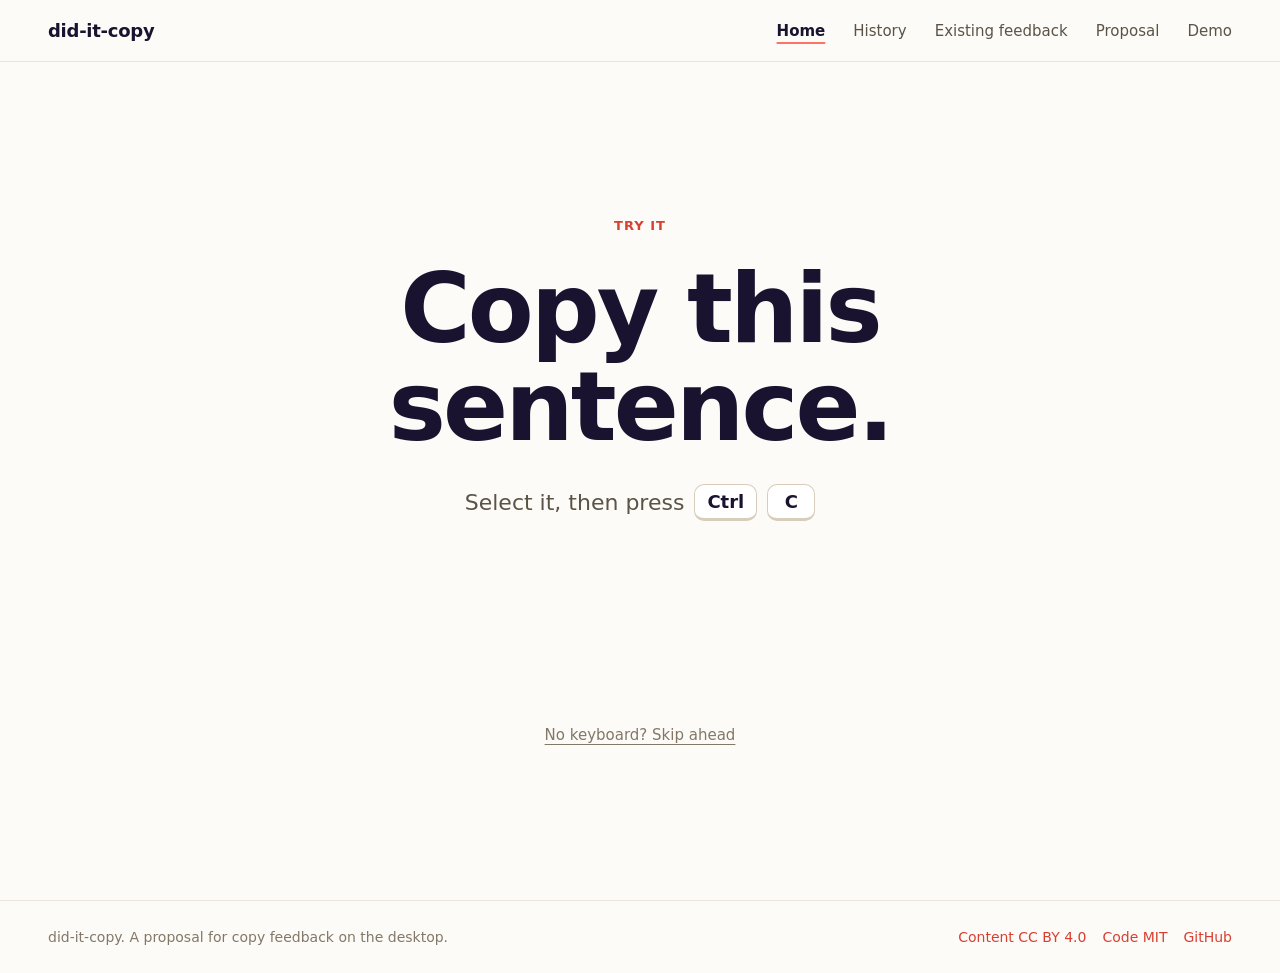
==== index.html @ d61427d1 "feat: add Home with a live copy test, and four stub pages The first copy of the Home sentence change" ====
<!DOCTYPE html>
<html lang="en">
<head>
  <meta charset="utf-8">
  <meta name="viewport" content="width=device-width, initial-scale=1">
  <title>did-it-copy</title>
  <meta name="description" content="Copy is the one edit command that changes nothing on screen. A proposal for copy feedback on the desktop.">
  <meta name="color-scheme" content="light dark">
  <link rel="preconnect" href="https://api.fontshare.com">
  <link rel="stylesheet" href="https://api.fontshare.com/v2/css?f[]=switzer@400,500,600,800&amp;display=swap">
  <link rel="stylesheet" href="css/site.css">
  <script type="module" src="js/home.js"></script>
</head>
<body>
<div class="page">
  <header class="site-header">
    <a class="site-name" href="./">did-it-copy</a>
    <nav class="site-nav" aria-label="Site">
      <ul>
        <li><a href="./" aria-current="page">Home</a></li>
        <li><a href="history.html">History</a></li>
        <li><a href="existing-feedback.html">Existing feedback</a></li>
        <li><a href="proposal.html">Proposal</a></li>
        <li><a href="demo.html">Demo</a></li>
      </ul>
    </nav>
  </header>

  <main class="hero">
    <p class="eyebrow">Try it</p>
    <h1 class="hero-sentence" id="sentence">Copy this sentence.</h1>
    <p class="hero-instruction">
      <span>Select it, then press</span>
      <kbd data-copy-key>Ctrl</kbd>
      <kbd>C</kbd>
    </p>

    <div class="answer" aria-live="polite">
      <div class="answer-body" id="answer" hidden>
        <h2 id="answer-heading">Did it work?</h2>
        <p id="verdict"></p>
        <button class="button" id="feedback-toggle" type="button" aria-pressed="false">Turn on the flash, then copy again</button>
        <a href="demo.html">Compare them side by side on the Demo page</a>
      </div>
      <button class="text-button" id="skip" type="button">No keyboard? Skip ahead</button>
    </div>
  </main>
</div>

<footer class="site-footer">
  <span>did-it-copy. A proposal for copy feedback on the desktop.</span>
  <ul>
    <li><a href="https://creativecommons.org/licenses/by/4.0/">Content CC BY 4.0</a></li>
    <li><a href="https://github.com/brunodantas/did-it-copy/blob/main/LICENSE">Code MIT</a></li>
    <li><a href="https://github.com/brunodantas/did-it-copy">GitHub</a></li>
  </ul>
</footer>
</body>
</html>
---- css/site.css ----
:root {
  color-scheme: light dark;
  --bg: #fdfbf7;
  --surface: #fff;
  --ink-strong: #1a1330;
  --ink: #2c2540;
  --muted: #5b5346;
  --subtle: #837868;
  --border: #ece4d8;
  --kbd-border: #d8ccba;
  --accent: #d83f31;
  --accent-hover: #b23023;
  --accent-soft: #fc7465;
  --selection: #ffc4ba;
  /* The flash must read stronger than the selection, so it multiplies on light backgrounds and screens on dark ones. */
  --flash: rgb(252 116 101 / 0.75);
  --flash-blend: multiply;
  --gutter: clamp(16px, 4vw, 48px);
  --copy-shake-ms: 400ms;
}

@media (prefers-color-scheme: dark) {
  :root {
    --bg: #17131f;
    --surface: #251f30;
    --ink-strong: #f6f1ea;
    --ink: #e6dfd4;
    --muted: #b6ab9b;
    --subtle: #928878;
    --border: #342c40;
    --kbd-border: #4a4056;
    --accent: #ff7a6b;
    --accent-hover: #ff9d91;
    --selection: #7a3a34;
    --flash: rgb(252 116 101 / 0.6);
    --flash-blend: screen;
  }
}

html { scroll-behavior: smooth; }
@media (prefers-reduced-motion: reduce) {
  html { scroll-behavior: auto; }
}

body {
  margin: 0;
  background: var(--bg);
  color: var(--ink);
  font-family: "Switzer", system-ui, sans-serif;
  -webkit-font-smoothing: antialiased;
  overflow-wrap: break-word;
}

[hidden] { display: none !important; }

::selection { background: var(--selection); color: inherit; }

a { color: var(--accent); text-decoration: none; }
a:hover { color: var(--accent-hover); text-decoration: underline; }

:focus-visible { outline: 2px solid var(--accent); outline-offset: 3px; }

.page {
  min-height: 100vh;
  min-height: 100svh;
  display: flex;
  flex-direction: column;
}

/* Header and navigation */

.site-header {
  display: flex;
  align-items: center;
  justify-content: space-between;
  gap: 12px 24px;
  flex-wrap: wrap;
  padding: 20px var(--gutter);
  border-bottom: 1px solid var(--border);
}

.site-name {
  font-weight: 800;
  font-size: 18px;
  letter-spacing: -0.015em;
  color: var(--ink-strong);
}
.site-name:hover { color: var(--ink-strong); text-decoration: none; }

.site-nav ul {
  display: flex;
  flex-wrap: wrap;
  gap: 8px clamp(14px, 2.5vw, 28px);
  margin: 0;
  padding: 0;
  list-style: none;
  font-size: 15px;
  font-weight: 500;
}
.site-nav a { color: var(--muted); }
/* A shake moves the element with translate, which inline boxes ignore. */
.site-nav a, .site-footer a { display: inline-block; }
.site-nav a:hover { color: var(--ink-strong); }
.site-nav a[aria-current="page"] {
  color: var(--ink-strong);
  font-weight: 600;
  text-decoration: underline;
  text-decoration-color: var(--accent-soft);
  text-decoration-thickness: 2px;
  text-underline-offset: 6px;
}

/* Footer */

.site-footer {
  display: flex;
  justify-content: space-between;
  gap: 8px 16px;
  flex-wrap: wrap;
  padding: 28px var(--gutter);
  font-size: 14px;
  color: var(--subtle);
  border-top: 1px solid var(--border);
}
.site-footer ul {
  display: flex;
  gap: 16px;
  flex-wrap: wrap;
  margin: 0;
  padding: 0;
  list-style: none;
}

/* Shared type */

.eyebrow {
  margin: 0;
  font-size: 13px;
  font-weight: 600;
  letter-spacing: 0.08em;
  text-transform: uppercase;
  color: var(--accent);
}

/* Home */

.hero {
  flex: 1;
  display: flex;
  flex-direction: column;
  align-items: center;
  justify-content: center;
  text-align: center;
  gap: 28px;
  padding: clamp(48px, 10vh, 120px) var(--gutter);
}

.hero-sentence {
  margin: 0;
  max-width: 14ch;
  font-size: clamp(44px, 8vw, 96px);
  line-height: 1.02;
  font-weight: 800;
  letter-spacing: -0.03em;
  color: var(--ink-strong);
  text-wrap: balance;
  user-select: all;
  -webkit-user-select: all;
  cursor: text;
}

.hero-instruction {
  display: flex;
  align-items: center;
  justify-content: center;
  gap: 10px;
  flex-wrap: wrap;
  margin: 0;
  font-size: clamp(18px, 2vw, 22px);
  color: var(--muted);
}

kbd {
  min-width: 22px;
  padding: 6px 12px;
  font-family: inherit;
  font-weight: 600;
  font-size: 18px;
  color: var(--ink-strong);
  background: var(--surface);
  border: 1px solid var(--kbd-border);
  border-bottom-width: 3px;
  border-radius: 10px;
}

.answer {
  display: flex;
  flex-direction: column;
  align-items: center;
  gap: 14px;
  min-height: 150px;
  margin-top: clamp(24px, 5vh, 56px);
}
.answer-body {
  display: flex;
  flex-direction: column;
  align-items: center;
  gap: 14px;
}
.answer h2 {
  margin: 0;
  font-size: clamp(28px, 4vw, 44px);
  font-weight: 800;
  letter-spacing: -0.02em;
  color: var(--ink-strong);
}
.answer p {
  margin: 0;
  max-width: 36ch;
  font-size: clamp(17px, 1.8vw, 20px);
  line-height: 1.5;
  color: var(--muted);
  text-wrap: pretty;
}

.button {
  margin-top: 8px;
  padding: 10px 18px;
  font: inherit;
  font-weight: 600;
  font-size: 16px;
  color: var(--ink-strong);
  background: var(--surface);
  border: 1px solid var(--kbd-border);
  border-radius: 999px;
  cursor: pointer;
}
.button:hover { border-color: var(--accent-soft); }
.button[aria-pressed="true"] { border-color: var(--accent); }

.text-button {
  margin-top: auto;
  padding: 0;
  font: inherit;
  font-size: 15px;
  color: var(--subtle);
  background: none;
  border: 0;
  text-decoration: underline;
  text-underline-offset: 4px;
  cursor: pointer;
}

/* Stub pages */

.stub {
  flex: 1;
  width: 100%;
  max-width: 720px;
  box-sizing: border-box;
  margin: 0 auto;
  padding: clamp(48px, 10vh, 120px) var(--gutter);
}
.stub h1 {
  margin: 12px 0 16px;
  font-size: clamp(36px, 6vw, 64px);
  line-height: 1.05;
  font-weight: 800;
  letter-spacing: -0.03em;
  color: var(--ink-strong);
}
.stub h1 + p { margin: 0; font-size: 18px; line-height: 1.5; color: var(--muted); }

/* Copy feedback, drawn by js/copy-feedback.js */

.copy-flash {
  position: absolute;
  z-index: 9999;
  border-radius: 4px;
  background: var(--flash);
  mix-blend-mode: var(--flash-blend);
  pointer-events: none;
}

.copy-shake { animation: copy-shake var(--copy-shake-ms) ease-in-out; }

@keyframes copy-shake {
  0%, 100% { translate: 0; }
  20% { translate: -8px; }
  40% { translate: 8px; }
  60% { translate: -5px; }
  80% { translate: 5px; }
}

@media (prefers-reduced-motion: reduce) {
  .copy-shake {
    animation: none;
    outline: 2px solid var(--accent);
    outline-offset: 6px;
  }
}
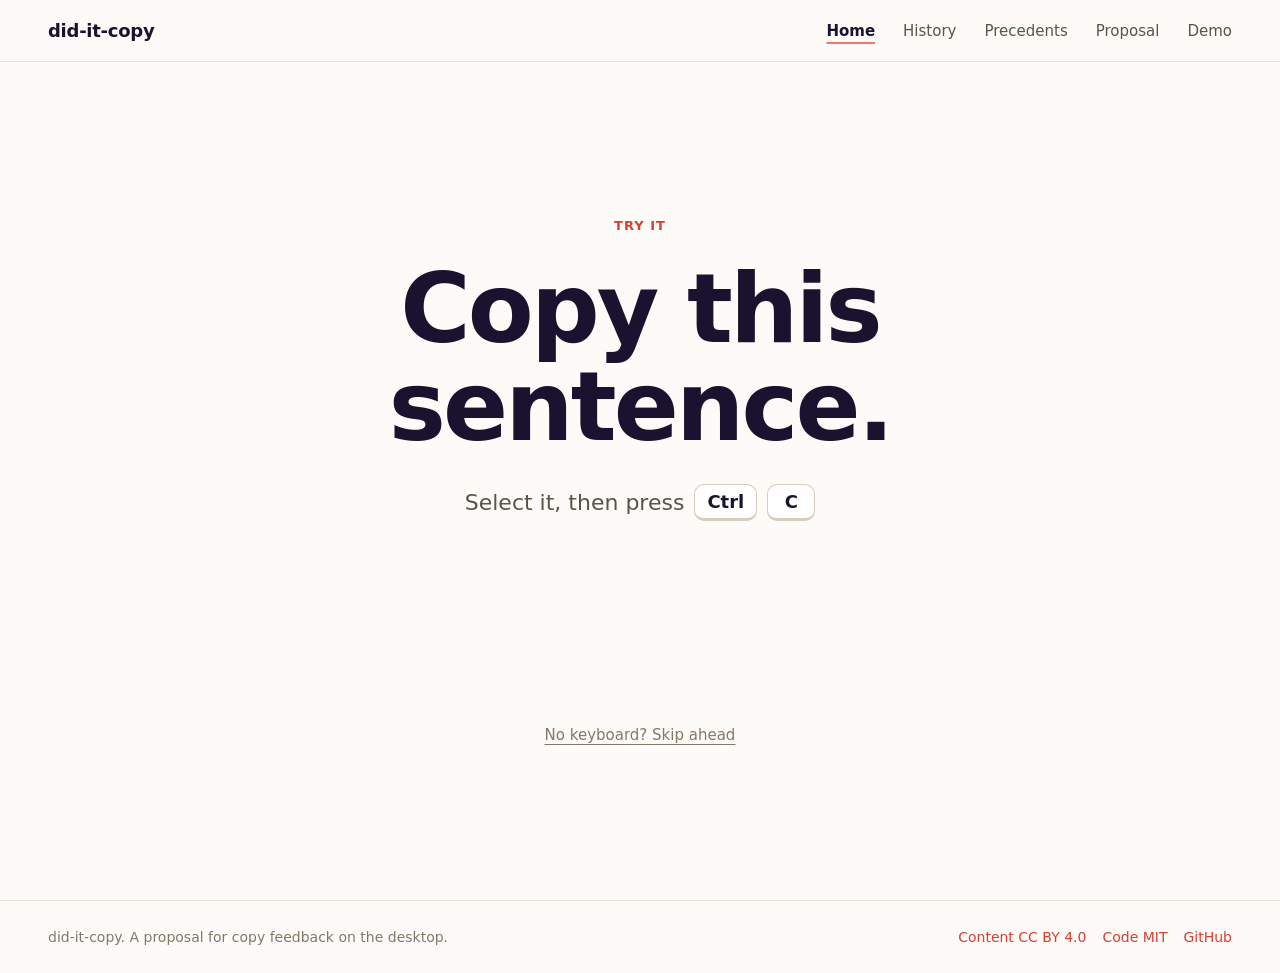
==== commit 7e006546: "refactor: rename the Existing feedback page to Precedents A one-word name sits with History, Proposa" ====
--- a/index.html
+++ b/index.html
@@ -19,7 +19,7 @@
       <ul>
         <li><a href="./" aria-current="page">Home</a></li>
         <li><a href="history.html">History</a></li>
-        <li><a href="existing-feedback.html">Existing feedback</a></li>
+        <li><a href="precedents.html">Precedents</a></li>
         <li><a href="proposal.html">Proposal</a></li>
         <li><a href="demo.html">Demo</a></li>
       </ul>
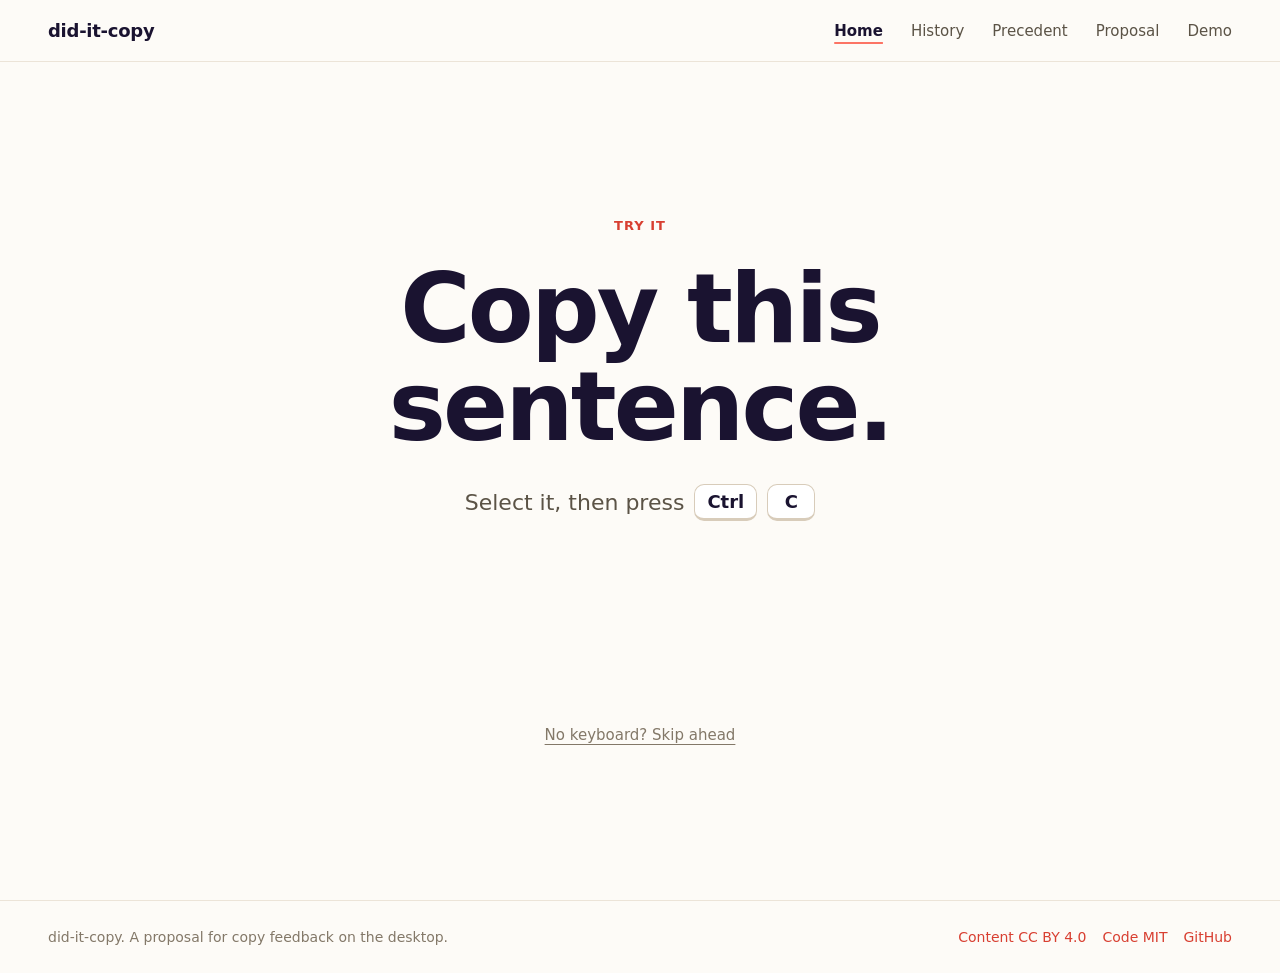
==== commit 77704c5c: "refactor: rename the Precedents page to Precedent The singular reads as the page's claim, that there" ====
--- a/index.html
+++ b/index.html
@@ -19,7 +19,7 @@
       <ul>
         <li><a href="./" aria-current="page">Home</a></li>
         <li><a href="history.html">History</a></li>
-        <li><a href="precedents.html">Precedents</a></li>
+        <li><a href="precedent.html">Precedent</a></li>
         <li><a href="proposal.html">Proposal</a></li>
         <li><a href="demo.html">Demo</a></li>
       </ul>
--- a/css/site.css
+++ b/css/site.css
@@ -271,6 +271,106 @@
 }
 .stub h1 + p { margin: 0; font-size: 18px; line-height: 1.5; color: var(--muted); }
 
+/* Demo */
+
+.demo {
+  flex: 1;
+  width: 100%;
+  max-width: 1040px;
+  box-sizing: border-box;
+  margin: 0 auto;
+  padding: clamp(40px, 8vh, 96px) var(--gutter);
+}
+.demo h1 {
+  margin: 12px 0 16px;
+  font-size: clamp(36px, 6vw, 64px);
+  line-height: 1.05;
+  font-weight: 800;
+  letter-spacing: -0.03em;
+  color: var(--ink-strong);
+}
+.demo-intro {
+  margin: 0;
+  max-width: 60ch;
+  font-size: 18px;
+  line-height: 1.5;
+  color: var(--muted);
+}
+
+.demo-controls {
+  display: flex;
+  align-items: center;
+  gap: 8px 16px;
+  flex-wrap: wrap;
+  margin: 28px 0 0;
+  font-size: 16px;
+  color: var(--muted);
+}
+.demo-controls .button { margin-top: 0; }
+.demo-controls kbd { padding: 3px 8px; font-size: 15px; border-radius: 8px; }
+.motion-toggle {
+  display: inline-flex;
+  align-items: center;
+  gap: 8px;
+  font-weight: 600;
+  color: var(--ink-strong);
+  cursor: pointer;
+}
+.motion-toggle input { width: 18px; height: 18px; margin: 0; accent-color: var(--accent); }
+
+.panels {
+  display: grid;
+  grid-template-columns: repeat(auto-fit, minmax(min(100%, 320px), 1fr));
+  gap: 20px;
+  margin-top: 28px;
+}
+
+.panel {
+  display: flex;
+  flex-direction: column;
+  gap: 20px;
+  padding: clamp(20px, 3vw, 32px);
+  background: var(--surface);
+  border: 1px solid var(--border);
+  border-radius: 16px;
+}
+.panel:focus-visible { outline-offset: 4px; }
+.panel h2 {
+  margin: 0;
+  font-size: 13px;
+  font-weight: 600;
+  letter-spacing: 0.08em;
+  text-transform: uppercase;
+  color: var(--subtle);
+}
+.panel-text {
+  margin: 0;
+  font-size: clamp(22px, 2.6vw, 28px);
+  line-height: 1.3;
+  font-weight: 600;
+  letter-spacing: -0.01em;
+  color: var(--ink-strong);
+  text-wrap: pretty;
+}
+.panel-link {
+  display: flex;
+  align-items: center;
+  gap: 10px;
+  flex-wrap: wrap;
+  margin-top: auto;
+}
+.panel-link code {
+  min-width: 0;
+  padding: 8px 12px;
+  font-size: 14px;
+  color: var(--ink);
+  background: var(--bg);
+  border: 1px solid var(--border);
+  border-radius: 8px;
+  overflow-wrap: anywhere;
+}
+.panel-link .button { margin-top: 0; }
+
 /* Copy feedback, drawn by js/copy-feedback.js */
 
 .copy-flash {
@@ -292,8 +392,14 @@
   80% { translate: 5px; }
 }
 
+/* The reduced-motion shake is a static outline, from the system setting unless the page forces a version. */
+:root[data-motion="reduce"] .copy-shake {
+  animation: none;
+  outline: 2px solid var(--accent);
+  outline-offset: 6px;
+}
 @media (prefers-reduced-motion: reduce) {
-  .copy-shake {
+  :root:not([data-motion="full"]) .copy-shake {
     animation: none;
     outline: 2px solid var(--accent);
     outline-offset: 6px;
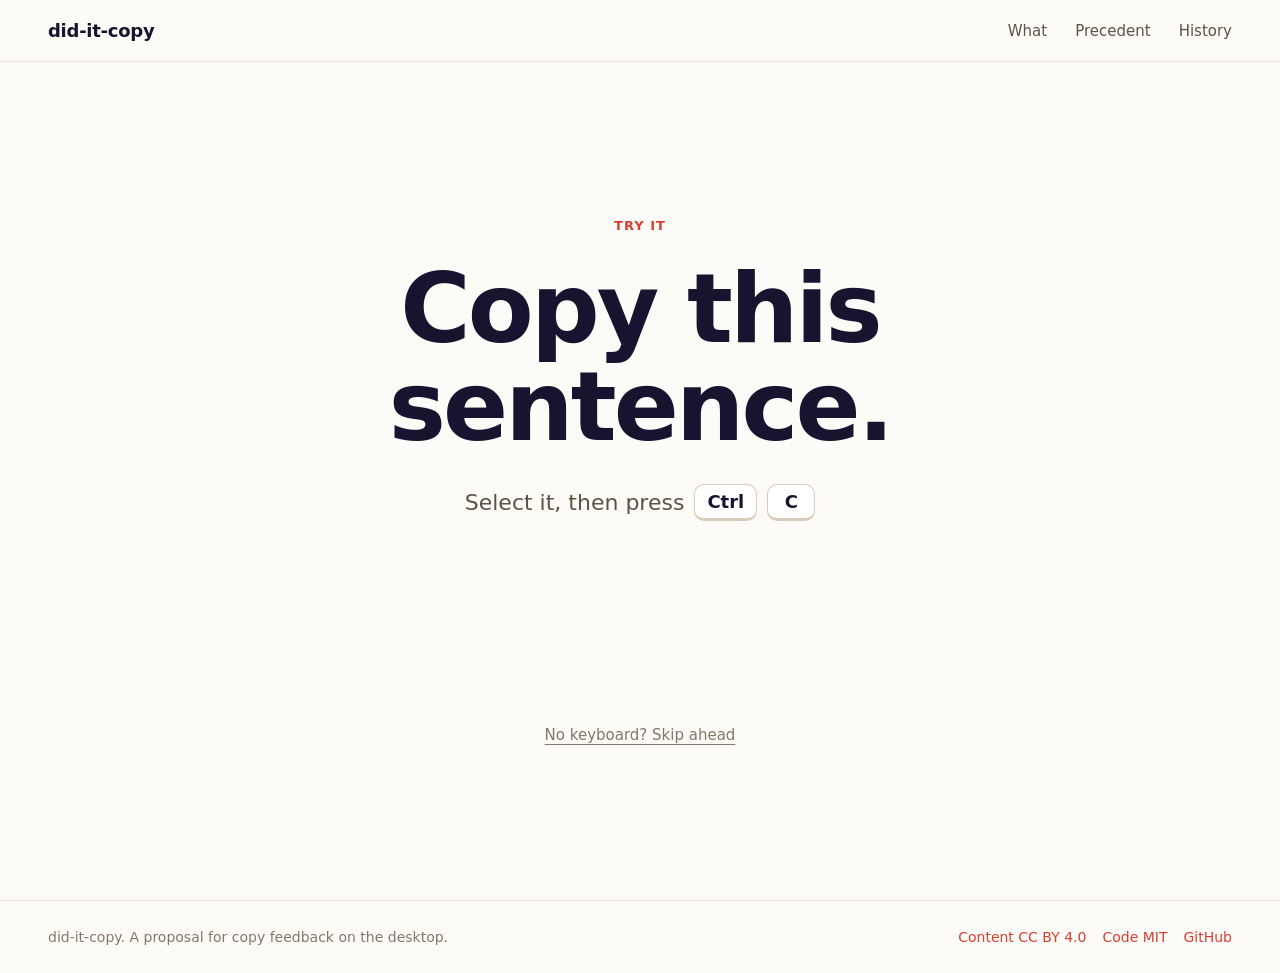
==== commit 7130afa4: "refactor: fold the Demo into a What page and reorder the nav The nav now reads What, Precedent, Hist" ====
--- a/index.html
+++ b/index.html
@@ -14,14 +14,12 @@
 <body>
 <div class="page">
   <header class="site-header">
-    <a class="site-name" href="./">did-it-copy</a>
+    <a class="site-name" href="./" aria-current="page">did-it-copy</a>
     <nav class="site-nav" aria-label="Site">
       <ul>
-        <li><a href="./" aria-current="page">Home</a></li>
+        <li><a href="what.html">What</a></li>
+        <li><a href="precedent.html">Precedent</a></li>
         <li><a href="history.html">History</a></li>
-        <li><a href="precedent.html">Precedent</a></li>
-        <li><a href="proposal.html">Proposal</a></li>
-        <li><a href="demo.html">Demo</a></li>
       </ul>
     </nav>
   </header>
@@ -40,7 +38,7 @@
         <h2 id="answer-heading">Did it work?</h2>
         <p id="verdict"></p>
         <button class="button" id="feedback-toggle" type="button" aria-pressed="false">Turn on the flash, then copy again</button>
-        <a href="demo.html">Compare them side by side on the Demo page</a>
+        <a href="what.html#demo">Compare them side by side</a>
       </div>
       <button class="text-button" id="skip" type="button">No keyboard? Skip ahead</button>
     </div>
--- a/css/site.css
+++ b/css/site.css
@@ -289,6 +289,19 @@
   letter-spacing: -0.03em;
   color: var(--ink-strong);
 }
+.demo-section {
+  margin-top: clamp(48px, 8vh, 80px);
+  padding-top: clamp(32px, 5vh, 48px);
+  border-top: 1px solid var(--border);
+}
+.demo-section h2 {
+  margin: 0 0 12px;
+  font-size: clamp(28px, 4vw, 44px);
+  line-height: 1.1;
+  font-weight: 800;
+  letter-spacing: -0.02em;
+  color: var(--ink-strong);
+}
 .demo-intro {
   margin: 0;
   max-width: 60ch;
@@ -335,7 +348,7 @@
   border-radius: 16px;
 }
 .panel:focus-visible { outline-offset: 4px; }
-.panel h2 {
+.panel h3 {
   margin: 0;
   font-size: 13px;
   font-weight: 600;
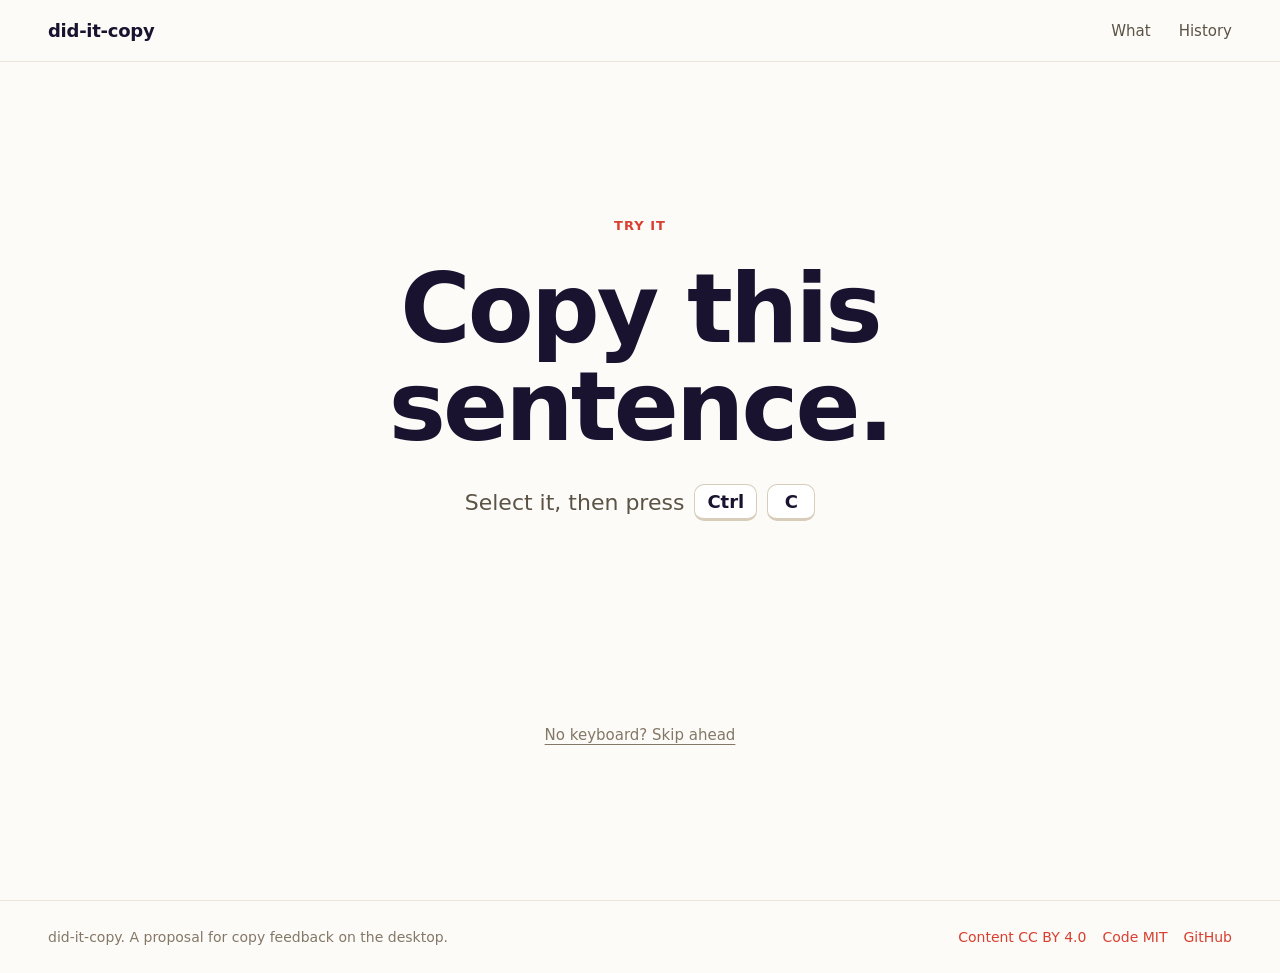
==== commit aba432fd: "feat: fold the Precedent page into History History now runs from the origin of copy and paste to the" ====
--- a/index.html
+++ b/index.html
@@ -18,7 +18,6 @@
     <nav class="site-nav" aria-label="Site">
       <ul>
         <li><a href="what.html">What</a></li>
-        <li><a href="precedent.html">Precedent</a></li>
         <li><a href="history.html">History</a></li>
       </ul>
     </nav>
--- a/css/site.css
+++ b/css/site.css
@@ -251,26 +251,6 @@
   cursor: pointer;
 }
 
-/* Stub pages */
-
-.stub {
-  flex: 1;
-  width: 100%;
-  max-width: 720px;
-  box-sizing: border-box;
-  margin: 0 auto;
-  padding: clamp(48px, 10vh, 120px) var(--gutter);
-}
-.stub h1 {
-  margin: 12px 0 16px;
-  font-size: clamp(36px, 6vw, 64px);
-  line-height: 1.05;
-  font-weight: 800;
-  letter-spacing: -0.03em;
-  color: var(--ink-strong);
-}
-.stub h1 + p { margin: 0; font-size: 18px; line-height: 1.5; color: var(--muted); }
-
 /* Demo */
 
 .demo {
@@ -384,6 +364,100 @@
 }
 .panel-link .button { margin-top: 0; }
 
+/* Article pages: History */
+
+.article {
+  flex: 1;
+  width: 100%;
+  max-width: 880px;
+  box-sizing: border-box;
+  margin: 0 auto;
+  padding: clamp(40px, 8vh, 96px) var(--gutter);
+  font-size: 18px;
+  line-height: 1.55;
+}
+.article h1 {
+  margin: 12px 0 16px;
+  font-size: clamp(36px, 6vw, 64px);
+  line-height: 1.05;
+  font-weight: 800;
+  letter-spacing: -0.03em;
+  color: var(--ink-strong);
+}
+.article-section, .footnotes {
+  margin-top: clamp(40px, 6vh, 64px);
+  padding-top: clamp(24px, 4vh, 40px);
+  border-top: 1px solid var(--border);
+}
+.article h2 {
+  margin: 0 0 16px;
+  font-size: clamp(24px, 3.5vw, 36px);
+  line-height: 1.15;
+  font-weight: 800;
+  letter-spacing: -0.02em;
+  color: var(--ink-strong);
+}
+.article code { font-size: 0.9em; overflow-wrap: anywhere; }
+.spec-meta { margin: 0 0 24px; font-size: 15px; color: var(--muted); }
+.spec-clause { margin-top: 32px; }
+.spec-clause h3 {
+  margin: 0 0 8px;
+  font-size: 22px;
+  line-height: 1.25;
+  font-weight: 600;
+  color: var(--ink-strong);
+}
+
+/* Only the table scrolls on a narrow screen, never the page. */
+.table-wrap { overflow-x: auto; }
+.article table {
+  width: 100%;
+  min-width: 560px;
+  border-collapse: collapse;
+  font-size: 16px;
+  line-height: 1.45;
+}
+.article caption {
+  caption-side: top;
+  padding-bottom: 8px;
+  text-align: left;
+  font-size: 14px;
+  color: var(--muted);
+}
+.article th, .article td {
+  padding: 10px 12px 10px 0;
+  border-bottom: 1px solid var(--border);
+  text-align: left;
+  vertical-align: top;
+}
+.article thead th {
+  font-size: 13px;
+  font-weight: 600;
+  letter-spacing: 0.04em;
+  text-transform: uppercase;
+  color: var(--subtle);
+}
+.article tbody th { font-weight: 600; color: var(--ink-strong); }
+
+.article blockquote {
+  margin: 0 0 24px;
+  padding-left: 20px;
+  border-left: 3px solid var(--accent);
+}
+.article blockquote p { margin: 0; font-size: 20px; color: var(--ink-strong); }
+.article blockquote footer { margin-top: 8px; font-size: 15px; color: var(--muted); }
+
+.timeline { margin: 0; padding-left: 0; list-style: none; }
+.timeline li { padding: 8px 0; border-bottom: 1px solid var(--border); }
+.timeline time { font-weight: 600; color: var(--ink-strong); }
+
+.fn-ref { font-size: 0.7em; line-height: 0; margin-left: 1px; }
+.fn-ref + .fn-ref::before { content: ","; margin-right: 1px; }
+.footnotes p { margin: 0 0 16px; color: var(--muted); }
+.footnotes ol { margin: 0; padding-left: 28px; font-size: 14px; line-height: 1.5; color: var(--muted); }
+.footnotes li { margin-bottom: 6px; overflow-wrap: anywhere; }
+.footnotes li:target { color: var(--ink-strong); background: var(--selection); }
+
 /* Copy feedback, drawn by js/copy-feedback.js */
 
 .copy-flash {
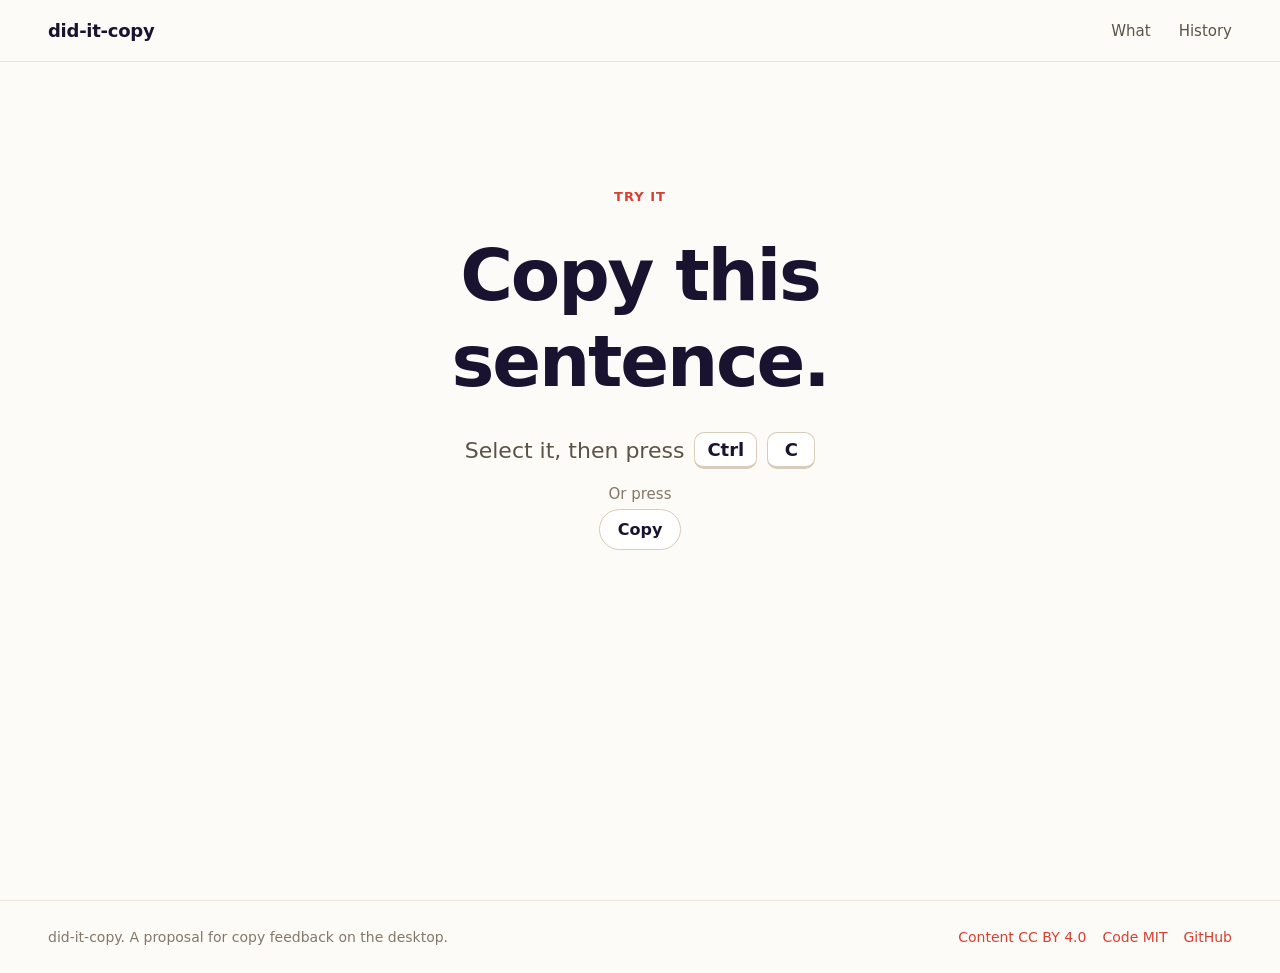
==== commit 4a5596ba: "feat: add a Copy button to Home and make the flash toggle a call to action Phones had no visible way" ====
--- a/index.html
+++ b/index.html
@@ -26,20 +26,24 @@
   <main class="hero">
     <p class="eyebrow">Try it</p>
     <h1 class="hero-sentence" id="sentence">Copy this sentence.</h1>
-    <p class="hero-instruction">
+    <p class="hero-instruction for-keyboard">
       <span>Select it, then press</span>
       <kbd data-copy-key>Ctrl</kbd>
       <kbd>C</kbd>
     </p>
+    <p class="hero-instruction for-touch">Long-press the sentence</p>
+    <div class="copy-alternative">
+      <span>Or press</span>
+      <button class="button" id="copy-button" type="button">Copy</button>
+    </div>
 
     <div class="answer" aria-live="polite">
       <div class="answer-body" id="answer" hidden>
         <h2 id="answer-heading">Did it work?</h2>
         <p id="verdict"></p>
-        <button class="button" id="feedback-toggle" type="button" aria-pressed="false">Turn on the flash, then copy again</button>
+        <button class="button button-primary" id="feedback-toggle" type="button" aria-pressed="false">Turn on the flash, then copy again</button>
         <a href="what.html#demo">Compare them side by side</a>
       </div>
-      <button class="text-button" id="skip" type="button">No keyboard? Skip ahead</button>
     </div>
   </main>
 </div>
--- a/css/site.css
+++ b/css/site.css
@@ -11,6 +11,9 @@
   --accent: #d83f31;
   --accent-hover: #b23023;
   --accent-soft: #fc7465;
+  /* The call to action fills a shade darker than --accent, since white text on --accent misses 4.5:1. */
+  --cta: #c93a2d;
+  --on-accent: #fff;
   --selection: #ffc4ba;
   /* The flash must read stronger than the selection, so it multiplies on light backgrounds and screens on dark ones. */
   --flash: rgb(252 116 101 / 0.75);
@@ -31,6 +34,8 @@
     --kbd-border: #4a4056;
     --accent: #ff7a6b;
     --accent-hover: #ff9d91;
+    --cta: var(--accent);
+    --on-accent: #17131f;
     --selection: #7a3a34;
     --flash: rgb(252 116 101 / 0.6);
     --flash-blend: screen;
@@ -158,15 +163,13 @@
 .hero-sentence {
   margin: 0;
   max-width: 14ch;
-  font-size: clamp(44px, 8vw, 96px);
-  line-height: 1.02;
+  font-size: clamp(36px, 6.5vw, 72px);
+  /* Room between lines, so one line's selection highlight never covers the next line's glyphs. */
+  line-height: 1.2;
   font-weight: 800;
   letter-spacing: -0.03em;
   color: var(--ink-strong);
   text-wrap: balance;
-  user-select: all;
-  -webkit-user-select: all;
-  cursor: text;
 }
 
 .hero-instruction {
@@ -179,6 +182,22 @@
   font-size: clamp(18px, 2vw, 22px);
   color: var(--muted);
 }
+.hero-instruction.for-touch { display: none; }
+@media (pointer: coarse) {
+  .hero-instruction.for-keyboard { display: none; }
+  .hero-instruction.for-touch { display: flex; }
+}
+
+.copy-alternative {
+  display: flex;
+  flex-direction: column;
+  align-items: center;
+  gap: 6px;
+  margin-top: -12px;
+  font-size: 15px;
+  color: var(--subtle);
+}
+.copy-alternative .button { margin-top: 0; }
 
 kbd {
   min-width: 22px;
@@ -238,18 +257,16 @@
 .button:hover { border-color: var(--accent-soft); }
 .button[aria-pressed="true"] { border-color: var(--accent); }
 
-.text-button {
-  margin-top: auto;
-  padding: 0;
-  font: inherit;
-  font-size: 15px;
-  color: var(--subtle);
-  background: none;
-  border: 0;
-  text-decoration: underline;
-  text-underline-offset: 4px;
-  cursor: pointer;
-}
+/* Once pressed, the call to action has done its job and falls back to the plain button. */
+.button-primary:not([aria-pressed="true"]) {
+  padding: 14px 28px;
+  font-size: 18px;
+  color: var(--on-accent);
+  background: var(--cta);
+  border-color: var(--cta);
+  box-shadow: 0 6px 20px -8px var(--cta);
+}
+.button-primary:not([aria-pressed="true"]):hover { background: var(--accent-hover); border-color: var(--accent-hover); }
 
 /* Demo */
 
@@ -364,7 +381,7 @@
 }
 .panel-link .button { margin-top: 0; }
 
-/* Article pages: History */
+/* Article pages: What and History */
 
 .article {
   flex: 1;
@@ -408,6 +425,51 @@
   color: var(--ink-strong);
 }
 
+/* Page guide: folded under the intro on a narrow screen, a sticky rail beside the article on a wide one. */
+.toc {
+  margin-top: 32px;
+  padding: 16px 20px;
+  border: 1px solid var(--border);
+  border-radius: 8px;
+  font-size: 15px;
+  line-height: 1.4;
+}
+.toc summary { cursor: pointer; }
+.toc ol { list-style: none; margin: 12px 0 0; padding: 0; }
+.toc li + li { margin-top: 2px; }
+.toc a {
+  display: block;
+  padding: 4px 0 4px 12px;
+  border-left: 2px solid transparent;
+  color: var(--muted);
+}
+.toc a:hover { color: var(--ink-strong); text-decoration: none; }
+.toc a[aria-current] { border-left-color: var(--accent); color: var(--ink-strong); font-weight: 600; }
+
+@media (min-width: 1200px) {
+  .article.has-toc {
+    max-width: 1180px;
+    display: grid;
+    grid-template-columns: minmax(0, 1fr) 220px;
+    column-gap: 56px;
+  }
+  .article.has-toc > * { grid-column: 1; }
+  .article.has-toc > .toc {
+    grid-column: 2;
+    grid-row: 1 / span 40;
+    align-self: start;
+    position: sticky;
+    top: 32px;
+    max-height: calc(100vh - 64px);
+    overflow-y: auto;
+    margin-top: 0;
+    padding: 0;
+    border: 0;
+  }
+  .toc summary { pointer-events: none; list-style: none; }
+  .toc summary::-webkit-details-marker { display: none; }
+}
+
 /* Only the table scrolls on a narrow screen, never the page. */
 .table-wrap { overflow-x: auto; }
 .article table {
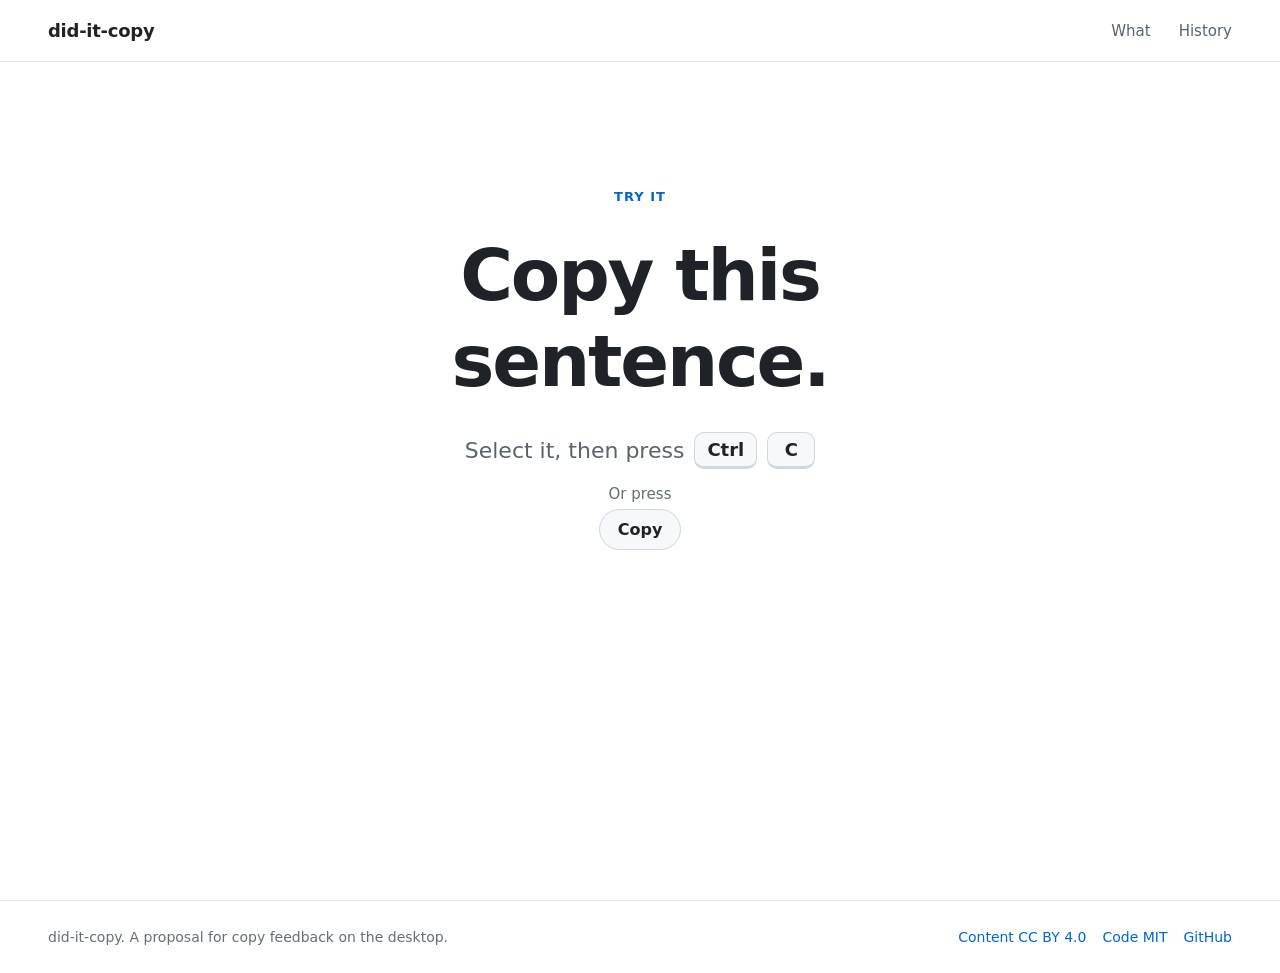
==== commit 6263c691: "feat: use a white and blue palette with the system font The coral accent read as an alarm on a flash" ====
--- a/index.html
+++ b/index.html
@@ -6,8 +6,6 @@
   <title>did-it-copy</title>
   <meta name="description" content="Copy is the one edit command that changes nothing on screen. A proposal for copy feedback on the desktop.">
   <meta name="color-scheme" content="light dark">
-  <link rel="preconnect" href="https://api.fontshare.com">
-  <link rel="stylesheet" href="https://api.fontshare.com/v2/css?f[]=switzer@400,500,600,800&amp;display=swap">
   <link rel="stylesheet" href="css/site.css">
   <script type="module" src="js/home.js"></script>
 </head>
--- a/css/site.css
+++ b/css/site.css
@@ -1,22 +1,22 @@
 :root {
   color-scheme: light dark;
-  --bg: #fdfbf7;
-  --surface: #fff;
-  --ink-strong: #1a1330;
-  --ink: #2c2540;
-  --muted: #5b5346;
-  --subtle: #837868;
-  --border: #ece4d8;
-  --kbd-border: #d8ccba;
-  --accent: #d83f31;
-  --accent-hover: #b23023;
-  --accent-soft: #fc7465;
-  /* The call to action fills a shade darker than --accent, since white text on --accent misses 4.5:1. */
-  --cta: #c93a2d;
+  --bg: #fff;
+  --surface: #f6f8fa;
+  --ink-strong: #1f2328;
+  --ink: #2d333b;
+  --muted: #59636e;
+  --subtle: #656d76;
+  --border: #e1e4e8;
+  --kbd-border: #d0d7de;
+  --accent: #0066cc;
+  --accent-hover: #0052a3;
+  --accent-soft: #8cbae8;
   --on-accent: #fff;
-  --selection: #ffc4ba;
-  /* The flash must read stronger than the selection, so it multiplies on light backgrounds and screens on dark ones. */
-  --flash: rgb(252 116 101 / 0.75);
+  --target: #e5f0fb;
+  /* Red marks only the failure signal, since readers take red as failure. */
+  --failure: #cf222e;
+  /* The flash takes the browser's own selection colour, and multiplies on light backgrounds and screens on dark ones so it reads stronger than the selection under it. */
+  --flash: Highlight;
   --flash-blend: multiply;
   --gutter: clamp(16px, 4vw, 48px);
   --copy-shake-ms: 400ms;
@@ -24,20 +24,20 @@
 
 @media (prefers-color-scheme: dark) {
   :root {
-    --bg: #17131f;
-    --surface: #251f30;
-    --ink-strong: #f6f1ea;
-    --ink: #e6dfd4;
-    --muted: #b6ab9b;
-    --subtle: #928878;
-    --border: #342c40;
-    --kbd-border: #4a4056;
-    --accent: #ff7a6b;
-    --accent-hover: #ff9d91;
-    --cta: var(--accent);
-    --on-accent: #17131f;
-    --selection: #7a3a34;
-    --flash: rgb(252 116 101 / 0.6);
+    --bg: #1e1e1e;
+    --surface: #2a2a2a;
+    --ink-strong: #f5f5f5;
+    --ink: #e0e0e0;
+    --muted: #a8a8a8;
+    --subtle: #939393;
+    --border: #363636;
+    --kbd-border: #4a4a4a;
+    --accent: #2997ff;
+    --accent-hover: #5fb1ff;
+    --accent-soft: #245a8f;
+    --on-accent: #1e1e1e;
+    --target: #1b2a3a;
+    --failure: #ff7b72;
     --flash-blend: screen;
   }
 }
@@ -51,14 +51,12 @@
   margin: 0;
   background: var(--bg);
   color: var(--ink);
-  font-family: "Switzer", system-ui, sans-serif;
+  font-family: system-ui, sans-serif;
   -webkit-font-smoothing: antialiased;
   overflow-wrap: break-word;
 }
 
 [hidden] { display: none !important; }
-
-::selection { background: var(--selection); color: inherit; }
 
 a { color: var(--accent); text-decoration: none; }
 a:hover { color: var(--accent-hover); text-decoration: underline; }
@@ -262,9 +260,9 @@
   padding: 14px 28px;
   font-size: 18px;
   color: var(--on-accent);
-  background: var(--cta);
-  border-color: var(--cta);
-  box-shadow: 0 6px 20px -8px var(--cta);
+  background: var(--accent);
+  border-color: var(--accent);
+  box-shadow: 0 6px 20px -8px var(--accent);
 }
 .button-primary:not([aria-pressed="true"]):hover { background: var(--accent-hover); border-color: var(--accent-hover); }
 
@@ -518,7 +516,7 @@
 .footnotes p { margin: 0 0 16px; color: var(--muted); }
 .footnotes ol { margin: 0; padding-left: 28px; font-size: 14px; line-height: 1.5; color: var(--muted); }
 .footnotes li { margin-bottom: 6px; overflow-wrap: anywhere; }
-.footnotes li:target { color: var(--ink-strong); background: var(--selection); }
+.footnotes li:target { color: var(--ink-strong); background: var(--target); }
 
 /* Copy feedback, drawn by js/copy-feedback.js */
 
@@ -541,16 +539,16 @@
   80% { translate: 5px; }
 }
 
-/* The reduced-motion shake is a static outline, from the system setting unless the page forces a version. */
+/* The reduced-motion shake is a static outline, from the system setting unless the page forces a version; dashed so it never reads as the focus ring. */
 :root[data-motion="reduce"] .copy-shake {
   animation: none;
-  outline: 2px solid var(--accent);
+  outline: 3px dashed var(--failure);
   outline-offset: 6px;
 }
 @media (prefers-reduced-motion: reduce) {
   :root:not([data-motion="full"]) .copy-shake {
     animation: none;
-    outline: 2px solid var(--accent);
+    outline: 3px dashed var(--failure);
     outline-offset: 6px;
   }
 }
